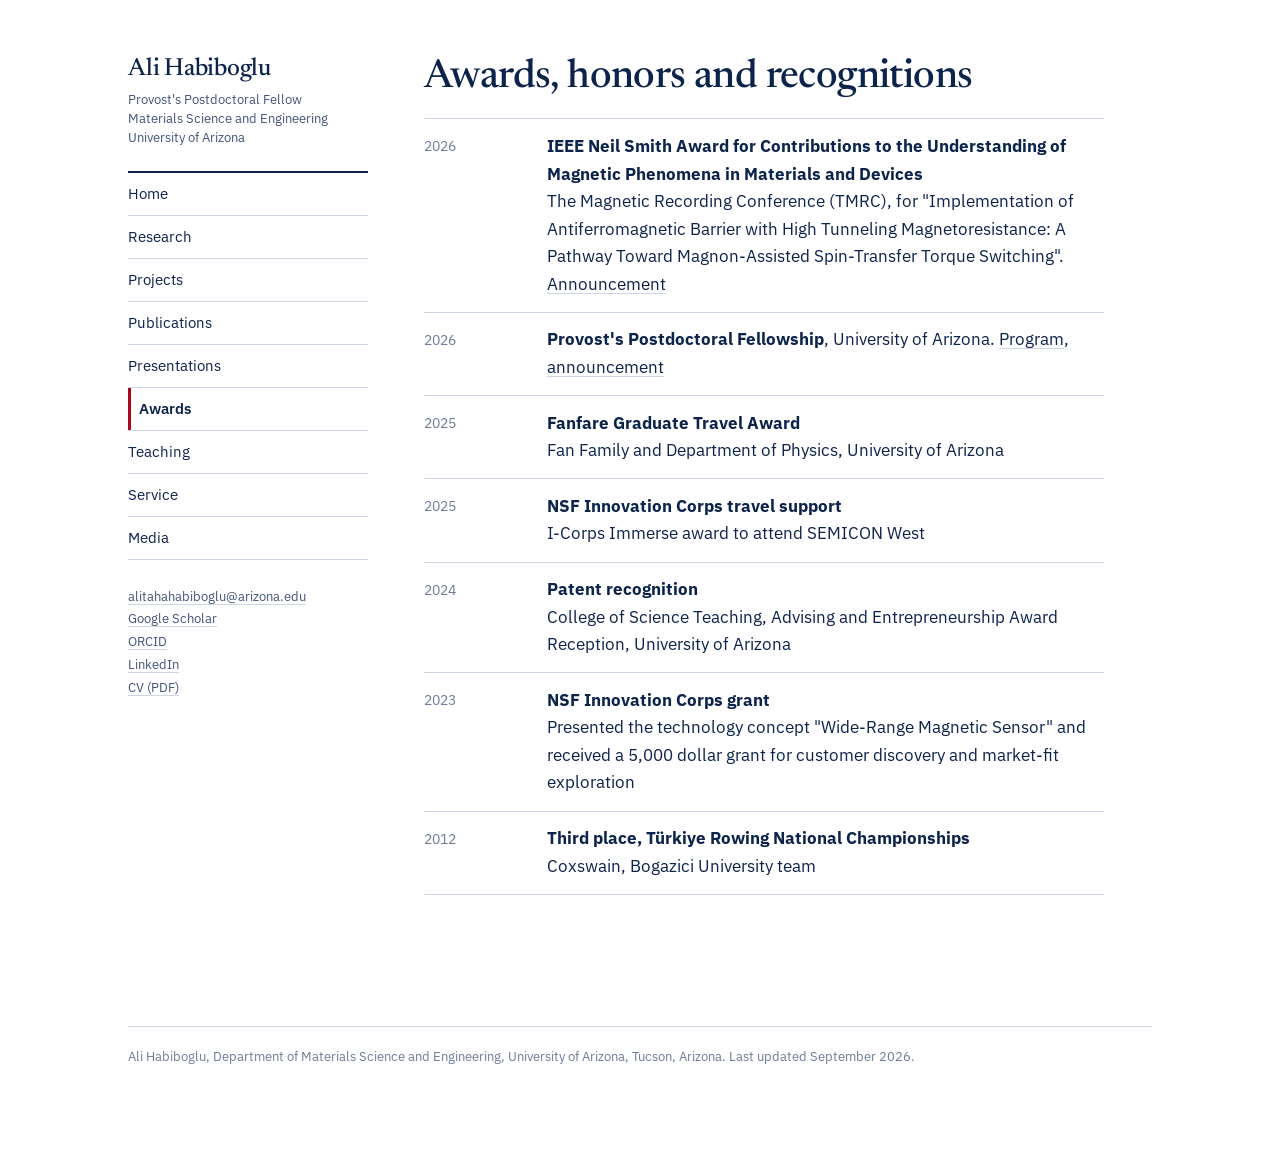
==== awards.html @ 0bb2421b "Add files via upload" ====
<!DOCTYPE html>
<html lang="en">
<head>
<meta charset="UTF-8">
<meta name="viewport" content="width=device-width, initial-scale=1.0">
<title>Awards | Ali Habiboglu</title>
<meta name="description" content="Awards, honors and recognitions received by Ali Habiboglu.">
<link rel="preconnect" href="https://fonts.googleapis.com">
<link rel="preconnect" href="https://fonts.gstatic.com" crossorigin>
<link href="https://fonts.googleapis.com/css2?family=IBM+Plex+Sans:wght@400;500;600&family=Newsreader:opsz,wght@6..72,400;6..72,500&display=swap" rel="stylesheet">
<link rel="stylesheet" href="styles.css">
</head>
<body>
<a class="skip" href="#main">Skip to content</a>
<div class="shell">

  <aside class="rail">
    <div class="rail-inner">
      <p class="namemark"><a href="index.html">Ali Habiboglu</a></p>
      <p class="rolemark">Provost's Postdoctoral Fellow<br>Materials Science and Engineering<br>University of Arizona</p>
      <nav class="nav" aria-label="Main">
        <a href="index.html">Home</a>
        <a href="research.html">Research</a>
        <a href="projects.html">Projects</a>
        <a href="publications.html">Publications</a>
        <a href="presentations.html">Presentations</a>
        <a class="here" href="awards.html">Awards</a>
        <a href="teaching.html">Teaching</a>
        <a href="service.html">Service</a>
        <a href="media.html">Media</a>
      </nav>
      <div class="rail-contact">
        <a href="mailto:alitahahabiboglu@arizona.edu">alitahahabiboglu@arizona.edu</a><br>
        <a href="https://scholar.google.com/citations?hl=en&amp;user=w_5i1ywAAAAJ">Google Scholar</a><br>
        <a href="https://orcid.org/0000-0002-6725-2208">ORCID</a><br>
        <a href="https://www.linkedin.com/in/ali-habiboglu-91302963">LinkedIn</a><br>
        <a href="CV.pdf">CV (PDF)</a>
      </div>
    </div>
  </aside>

  <main id="main">

    <h1>Awards, honors and recognitions</h1>

    <section>
      <ul class="stack-list">
        <li class="dated">
          <span class="when">2026</span>
          <span><strong>IEEE Neil Smith Award for Contributions to the Understanding of Magnetic Phenomena in Materials and Devices</strong><br>The Magnetic Recording Conference (TMRC), for "Implementation of Antiferromagnetic Barrier with High Tunneling Magnetoresistance: A Pathway Toward Magnon-Assisted Spin-Transfer Torque Switching". <a href="https://physics.arizona.edu/news/ali-habiboglu-receives-neil-smith-award-tmrc-2026">Announcement</a></span>
        </li>
        <li class="dated">
          <span class="when">2026</span>
          <span><strong>Provost's Postdoctoral Fellowship</strong>, University of Arizona. <a href="https://provost.arizona.edu/provosts-postdoctoral-fellows-program">Program</a>, <a href="https://physics.arizona.edu/news/ali-habiboglu-selected-ua-provost-postdoctoral-fellowship">announcement</a></span>
        </li>
        <li class="dated">
          <span class="when">2025</span>
          <span><strong>Fanfare Graduate Travel Award</strong><br>Fan Family and Department of Physics, University of Arizona</span>
        </li>
        <li class="dated">
          <span class="when">2025</span>
          <span><strong>NSF Innovation Corps travel support</strong><br>I-Corps Immerse award to attend SEMICON West</span>
        </li>
        <li class="dated">
          <span class="when">2024</span>
          <span><strong>Patent recognition</strong><br>College of Science Teaching, Advising and Entrepreneurship Award Reception, University of Arizona</span>
        </li>
        <li class="dated">
          <span class="when">2023</span>
          <span><strong>NSF Innovation Corps grant</strong><br>Presented the technology concept "Wide-Range Magnetic Sensor" and received a 5,000 dollar grant for customer discovery and market-fit exploration</span>
        </li>
        <li class="dated">
          <span class="when">2012</span>
          <span><strong>Third place, T&uuml;rkiye Rowing National Championships</strong><br>Coxswain, Bogazici University team</span>
        </li>
      </ul>
    </section>
  </main>

  <footer class="foot">
    <p>Ali Habiboglu, Department of Materials Science and Engineering, University of Arizona, Tucson, Arizona. Last updated September 2026.</p>
  </footer>

</div>
</body>
</html>
---- styles.css ----
/* Ali Habiboglu - personal research site
   Layout: fixed left rail, single measured column.
   Structure: hairline rules act as layer interfaces, echoing thin-film stacks. */

:root {
  --ink: #0c234b;
  --ink-soft: #41547a;
  --ink-faint: #6c7b98;
  --paper: #ffffff;
  --surface: #eef1f7;
  --rule: #ccd5e4;
  --accent: #ab0520;
  --accent-soft: #f2dfe2;
  --sans: "IBM Plex Sans", "Helvetica Neue", Arial, sans-serif;
  --serif: "Newsreader", Georgia, "Times New Roman", serif;
  --measure: 68ch;
}

* { box-sizing: border-box; }

html { -webkit-text-size-adjust: 100%; }

body {
  margin: 0;
  background: var(--paper);
  color: var(--ink);
  font-family: var(--sans);
  font-size: 17px;
  line-height: 1.62;
  font-weight: 400;
}

a {
  color: var(--ink);
  text-decoration: underline;
  text-decoration-color: var(--rule);
  text-underline-offset: 3px;
  text-decoration-thickness: 1px;
}

a:hover { text-decoration-color: var(--accent); }

a:focus-visible {
  outline: 2px solid var(--accent);
  outline-offset: 3px;
}

.skip {
  position: absolute;
  left: -999px;
}

.skip:focus {
  left: 1rem;
  top: 1rem;
  background: var(--ink);
  color: #fff;
  padding: 0.5rem 0.9rem;
  z-index: 20;
}

/* ---------- shell ---------- */

.shell {
  display: grid;
  grid-template-columns: 15rem minmax(0, 1fr);
  gap: 3.5rem;
  max-width: 68rem;
  margin: 0 auto;
  padding: 3.5rem 2rem 5rem;
}

.rail { position: relative; }

.rail-inner {
  position: sticky;
  top: 3.5rem;
}

.namemark {
  font-family: var(--serif);
  font-size: 1.55rem;
  line-height: 1.15;
  font-weight: 500;
  margin: 0 0 0.35rem;
  letter-spacing: -0.01em;
}

.namemark a { text-decoration: none; }

.rolemark {
  font-size: 0.82rem;
  color: var(--ink-soft);
  line-height: 1.45;
  margin: 0 0 1.5rem;
}

.nav { border-top: 2px solid var(--ink); }

.nav a {
  display: block;
  padding: 0.55rem 0;
  border-bottom: 1px solid var(--rule);
  text-decoration: none;
  font-size: 0.94rem;
}

.nav a:hover { color: var(--accent); }

.nav a.here {
  font-weight: 600;
  box-shadow: inset 3px 0 0 var(--accent);
  padding-left: 0.7rem;
}

.rail-contact {
  margin-top: 1.6rem;
  font-size: 0.82rem;
  line-height: 1.75;
  color: var(--ink-soft);
}

.rail-contact a { color: var(--ink-soft); }

/* ---------- content ---------- */

main { max-width: var(--measure); }

h1 {
  font-family: var(--serif);
  font-weight: 500;
  font-size: 2.5rem;
  line-height: 1.12;
  letter-spacing: -0.015em;
  margin: 0 0 1.1rem;
}

h2 {
  font-family: var(--serif);
  font-weight: 500;
  font-size: 1.5rem;
  line-height: 1.25;
  margin: 0 0 0.9rem;
  padding-top: 0.7rem;
  border-top: 2px solid var(--ink);
}

h3 {
  font-family: var(--sans);
  font-weight: 600;
  font-size: 1.02rem;
  line-height: 1.35;
  margin: 0 0 0.35rem;
}

p { margin: 0 0 1.1rem; }

.lede {
  font-size: 1.16rem;
  line-height: 1.55;
  color: var(--ink);
}

section { margin-bottom: 3.2rem; }

.sub {
  color: var(--ink-soft);
  font-size: 0.92rem;
  margin: -0.2rem 0 1.4rem;
}

/* ---------- hero figure ---------- */

.figure {
  margin: 0 0 2.6rem;
  padding: 1.4rem 1.4rem 1rem;
  background: var(--surface);
}

.figure svg { display: block; width: 100%; height: auto; }

.figure figcaption {
  font-size: 0.8rem;
  color: var(--ink-soft);
  line-height: 1.5;
  margin-top: 0.8rem;
  max-width: 46ch;
}

.svg-label { font-family: var(--sans); font-size: 11px; fill: var(--ink-soft); }
.svg-label-strong { font-family: var(--sans); font-size: 11px; font-weight: 600; fill: var(--ink); }

/* ---------- entries ---------- */

.entry {
  border-top: 1px solid var(--rule);
  padding: 1.15rem 0;
}

.entry:last-child { border-bottom: 1px solid var(--rule); }

.entry p { margin: 0.35rem 0 0; }

.entry .meta {
  font-size: 0.85rem;
  color: var(--ink-faint);
  margin: 0.15rem 0 0;
}

.stack-list { list-style: none; margin: 0; padding: 0; }

.stack-list li {
  border-top: 1px solid var(--rule);
  padding: 0.85rem 0;
}

.stack-list li:last-child { border-bottom: 1px solid var(--rule); }

.dated {
  display: grid;
  grid-template-columns: 6.5rem minmax(0, 1fr);
  gap: 0 1.2rem;
}

.dated .when {
  font-size: 0.85rem;
  color: var(--ink-faint);
  padding-top: 0.15rem;
}

.numbered { padding-left: 1.4rem; margin: 0; }

.numbered li {
  margin-bottom: 1.05rem;
  padding-left: 0.3rem;
}

.numbered li::marker {
  color: var(--ink-faint);
  font-size: 0.85rem;
}

.cite-title { font-weight: 600; }

.authors { color: var(--ink-soft); font-size: 0.93rem; }

.venue { font-style: italic; }

.self { font-weight: 600; color: var(--ink); }

.plain { list-style: none; margin: 0; padding: 0; }

.plain li { margin-bottom: 0.5rem; }

.tags {
  display: flex;
  flex-wrap: wrap;
  gap: 0.4rem;
  padding: 0;
  margin: 0 0 1.2rem;
  list-style: none;
}

.tags li {
  font-size: 0.83rem;
  padding: 0.2rem 0.6rem;
  background: var(--surface);
  color: var(--ink-soft);
}

.note {
  border-left: 3px solid var(--accent);
  padding: 0.1rem 0 0.1rem 1rem;
  color: var(--ink-soft);
  font-size: 0.95rem;
}

footer.foot {
  grid-column: 1 / -1;
  border-top: 1px solid var(--rule);
  padding-top: 1.2rem;
  margin-top: 1.5rem;
  font-size: 0.82rem;
  color: var(--ink-faint);
}

/* ---------- responsive ---------- */

@media (max-width: 860px) {
  .shell {
    grid-template-columns: minmax(0, 1fr);
    gap: 2rem;
    padding: 2rem 1.3rem 3.5rem;
  }
  .rail-inner { position: static; }
  .nav { display: flex; flex-wrap: wrap; gap: 0 1.1rem; border-bottom: 2px solid var(--ink); }
  .nav a { border-bottom: none; padding: 0.5rem 0; }
  .nav a.here { box-shadow: none; padding-left: 0; text-decoration: underline; text-decoration-color: var(--accent); }
  .rail-contact { display: none; }
  h1 { font-size: 2rem; }
  .dated { grid-template-columns: minmax(0, 1fr); gap: 0.15rem; }
  body { font-size: 16px; }
}

@media (prefers-reduced-motion: reduce) {
  * { animation: none !important; transition: none !important; }
}

@media print {
  .rail, .figure { display: none; }
  .shell { display: block; padding: 0; }
  body { font-size: 11pt; color: #000; }
  a { text-decoration: none; color: #000; }
  h2 { border-top: 1px solid #000; }
}

/* ---------- added for the CV-based pages ---------- */

.figure img {
  display: block;
  width: 100%;
  height: auto;
  background: #fff;
}

.cols {
  columns: 2;
  column-gap: 2.2rem;
  list-style: none;
  margin: 0;
  padding: 0;
  font-size: 0.95rem;
}

.cols li {
  break-inside: avoid;
  padding: 0.22rem 0 0.22rem 0.85rem;
  position: relative;
  color: var(--ink-soft);
}

.cols li::before {
  content: "";
  position: absolute;
  left: 0;
  top: 0.78em;
  width: 5px;
  height: 1px;
  background: var(--accent);
}

.status {
  color: var(--accent);
  font-weight: 500;
}

.numbered .authors { display: block; }
.numbered .cite-title { display: block; margin: 0.1rem 0; }

.mentees li { margin-bottom: 1.5rem; }

.mentee-head {
  display: flex;
  flex-wrap: wrap;
  align-items: baseline;
  justify-content: space-between;
  gap: 0.4rem;
  border-bottom: 1px solid var(--rule);
  padding-bottom: 0.2rem;
}

.mentee-head .when {
  font-size: 0.82rem;
  color: var(--ink-faint);
}

.sub-bullets { margin-top: 0.5rem; font-size: 0.95rem; }
.sub-bullets li { margin-bottom: 0.3rem; }

.lbl {
  color: var(--ink-faint);
  font-size: 0.8rem;
  display: inline-block;
  min-width: 4.6rem;
}

@media (max-width: 860px) {
  .cols { columns: 1; }
  .lbl { min-width: 0; margin-right: 0.35rem; }
}

/* ---------- projects page ---------- */

.projects > li { margin-bottom: 1.8rem; }
.projects h3 { margin: 0 0 0.15rem; }
.projects .meta { margin: 0 0 0.4rem; }
.projects .sub-bullets li {
  padding-left: 0.85rem;
  position: relative;
}
.projects .sub-bullets li::before {
  content: "";
  position: absolute;
  left: 0;
  top: 0.8em;
  width: 5px;
  height: 1px;
  background: var(--rule-strong, #0c234b);
}
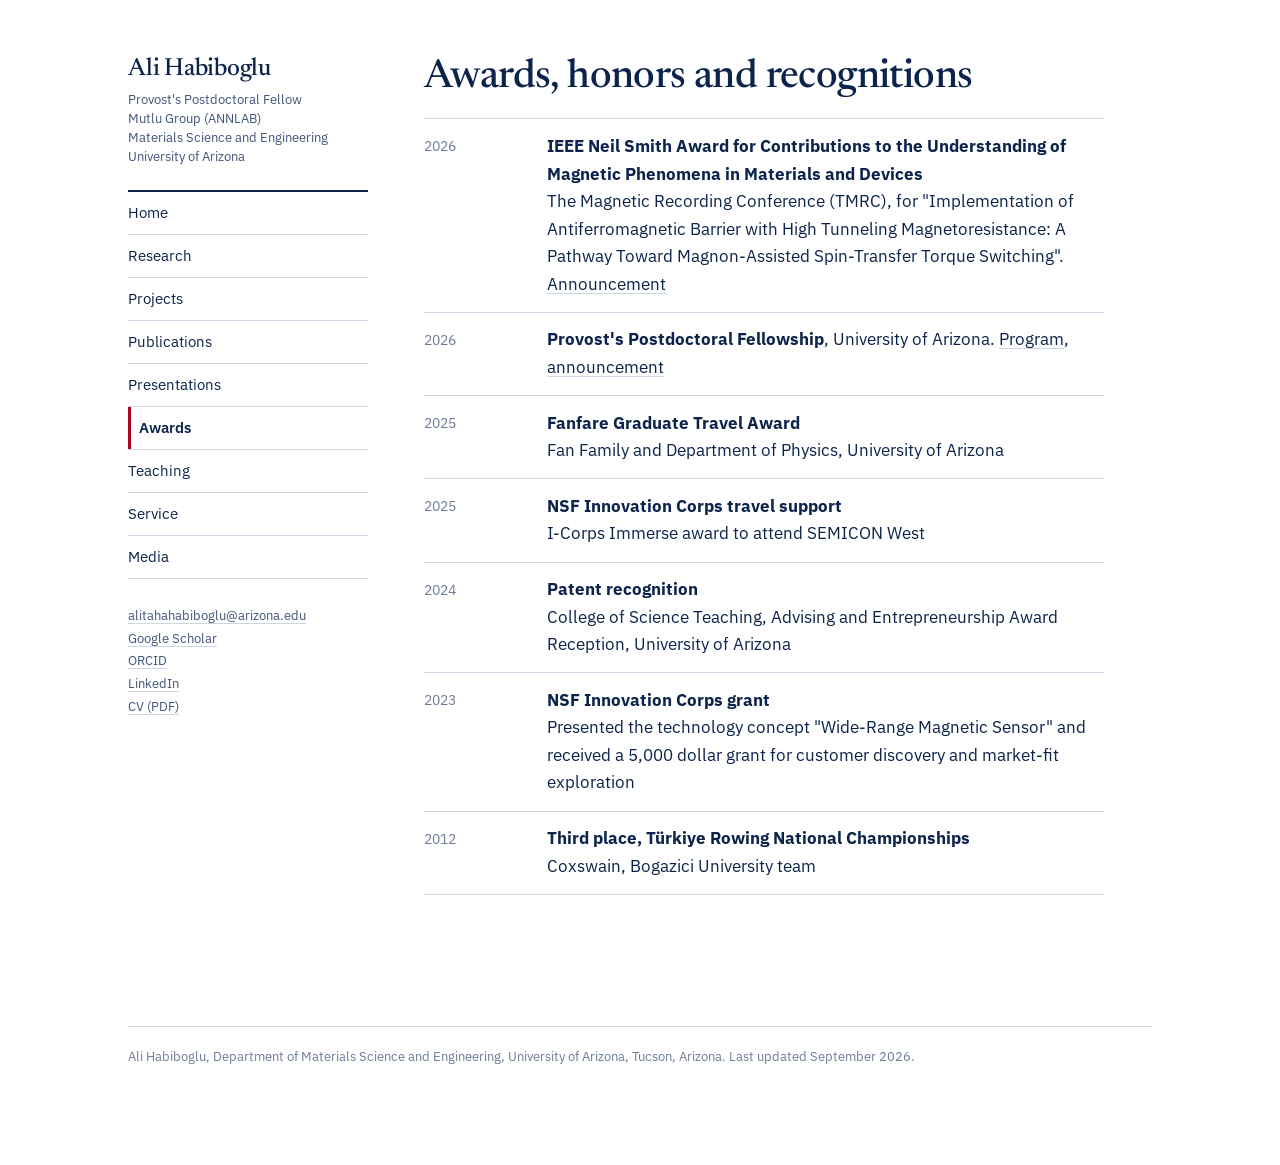
==== commit d09447f8: "Update role description in awards.html" ====
--- a/awards.html
+++ b/awards.html
@@ -17,7 +17,7 @@
   <aside class="rail">
     <div class="rail-inner">
       <p class="namemark"><a href="index.html">Ali Habiboglu</a></p>
-      <p class="rolemark">Provost's Postdoctoral Fellow<br>Materials Science and Engineering<br>University of Arizona</p>
+      <p class="rolemark">Provost's Postdoctoral Fellow<br>Mutlu Group (ANNLAB)<br>Materials Science and Engineering<br>University of Arizona</p>
       <nav class="nav" aria-label="Main">
         <a href="index.html">Home</a>
         <a href="research.html">Research</a>
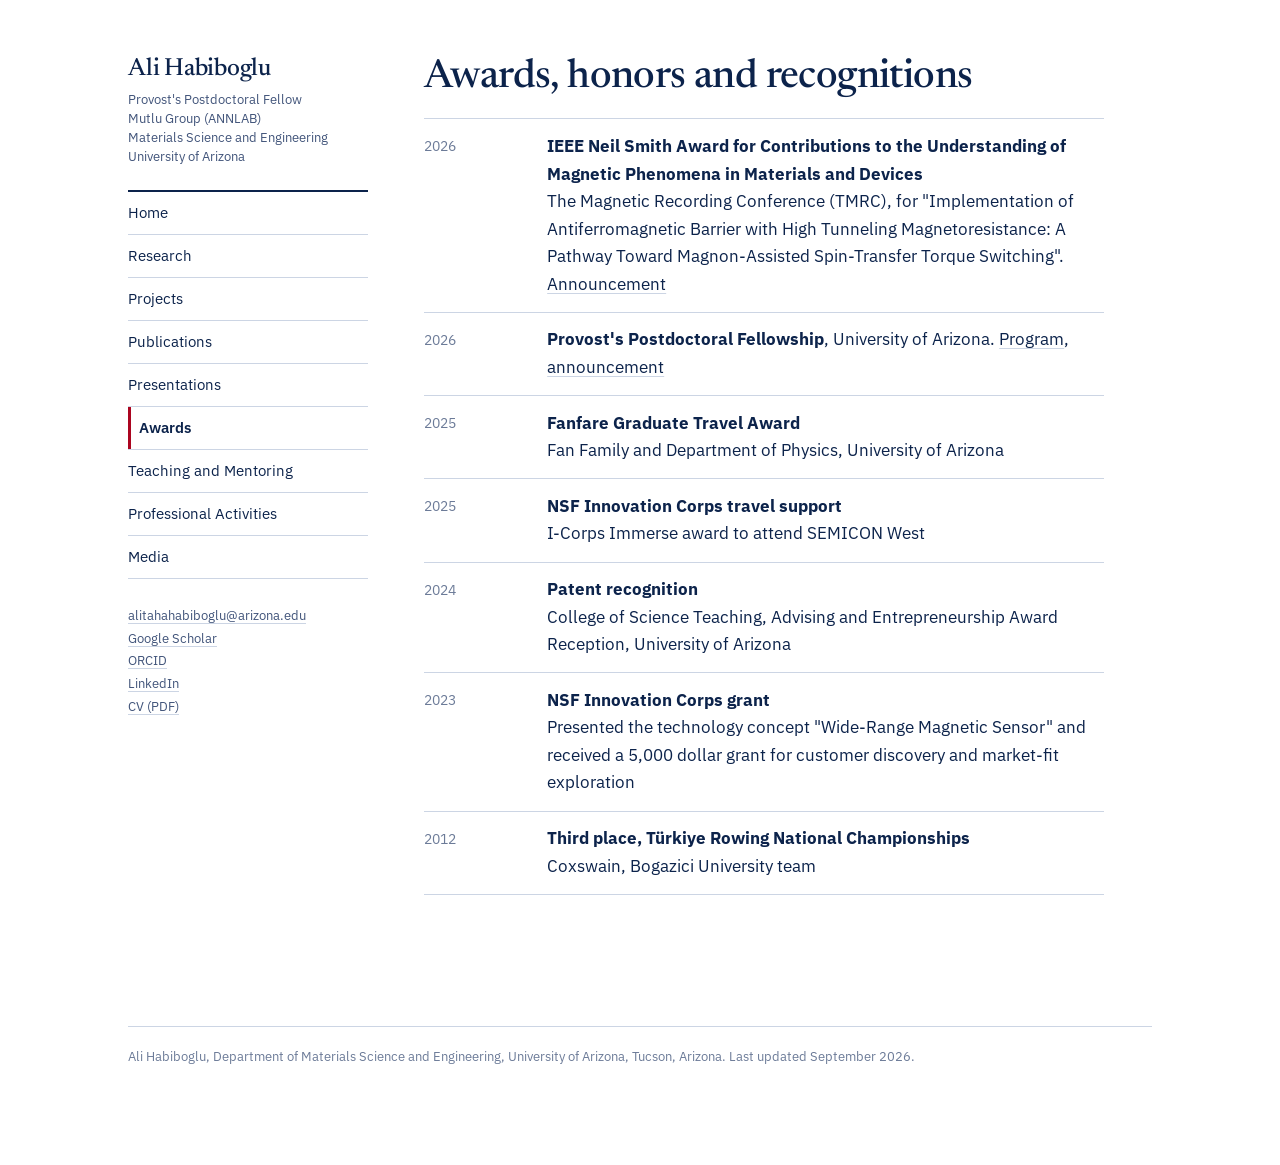
==== commit 5c44867b: "Update navigation links in awards.html" ====
--- a/awards.html
+++ b/awards.html
@@ -25,8 +25,8 @@
         <a href="publications.html">Publications</a>
         <a href="presentations.html">Presentations</a>
         <a class="here" href="awards.html">Awards</a>
-        <a href="teaching.html">Teaching</a>
-        <a href="service.html">Service</a>
+        <a href="teaching and mentoring.html">Teaching and Mentoring</a>
+        <a href="professional activities.html">Professional Activities</a>
         <a href="media.html">Media</a>
       </nav>
       <div class="rail-contact">
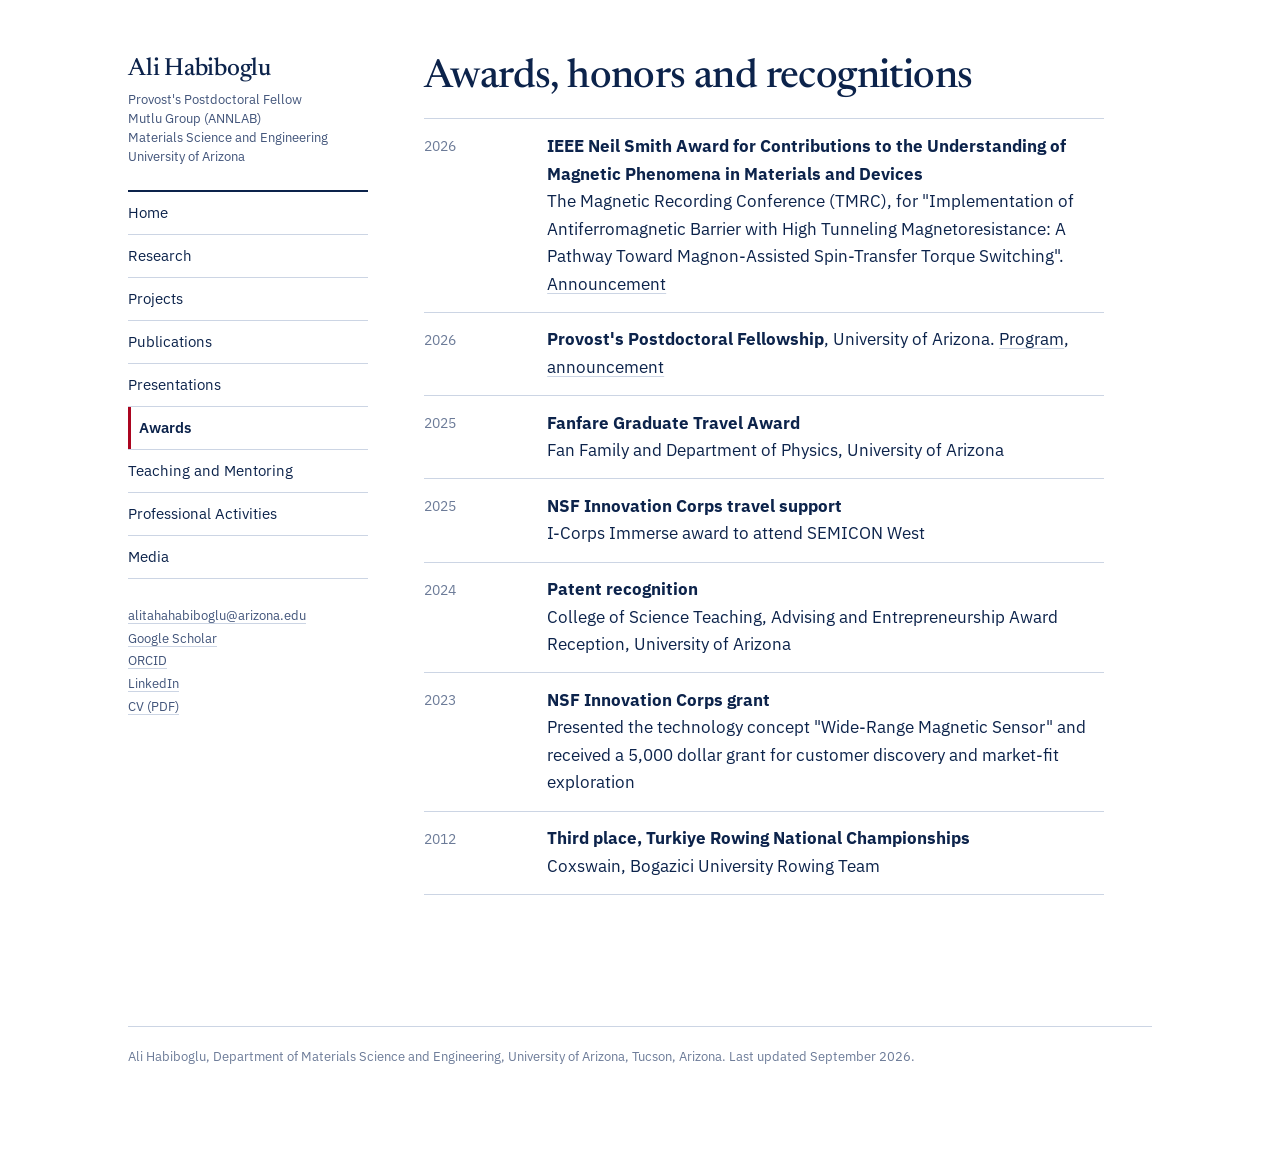
==== commit becf3cab: "Update awards.html" ====
--- a/awards.html
+++ b/awards.html
@@ -71,7 +71,7 @@
         </li>
         <li class="dated">
           <span class="when">2012</span>
-          <span><strong>Third place, T&uuml;rkiye Rowing National Championships</strong><br>Coxswain, Bogazici University team</span>
+          <span><strong>Third place, Turkiye Rowing National Championships</strong><br>Coxswain, Bogazici University Rowing Team</span>
         </li>
       </ul>
     </section>
